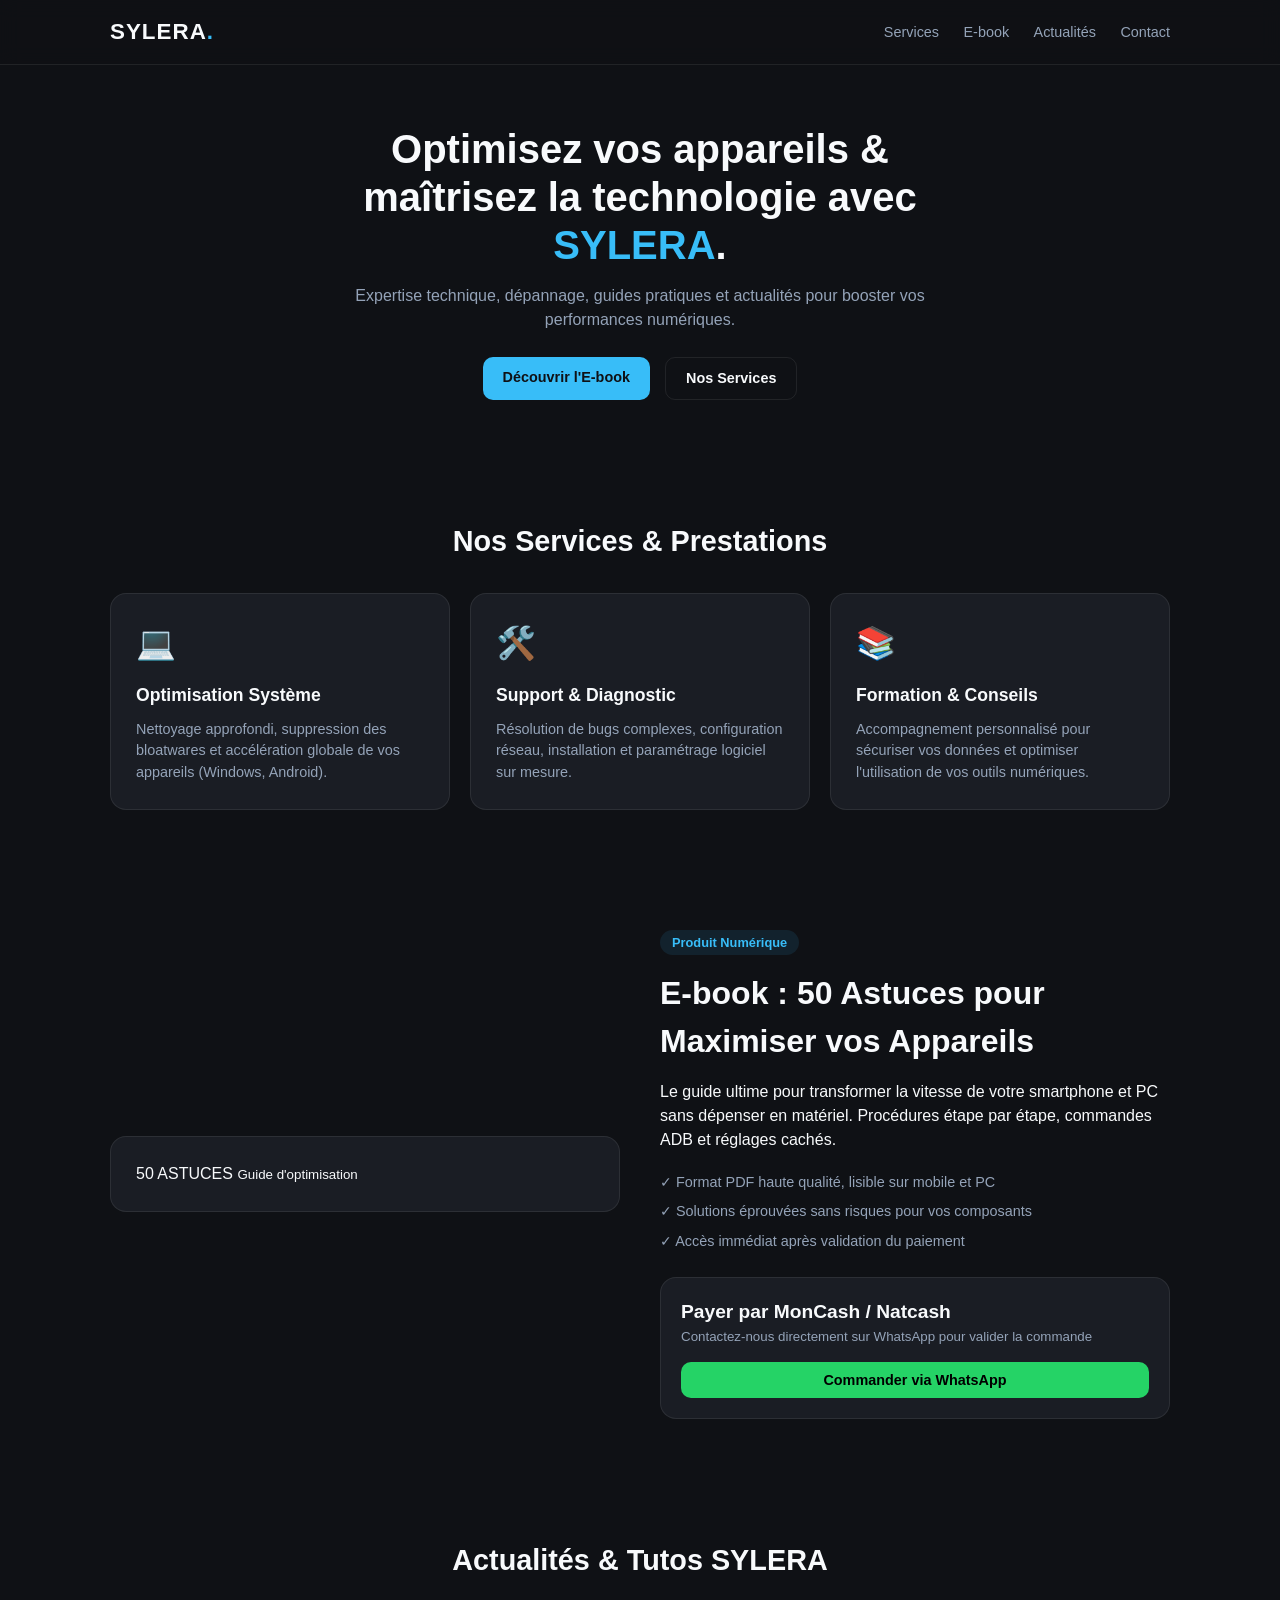
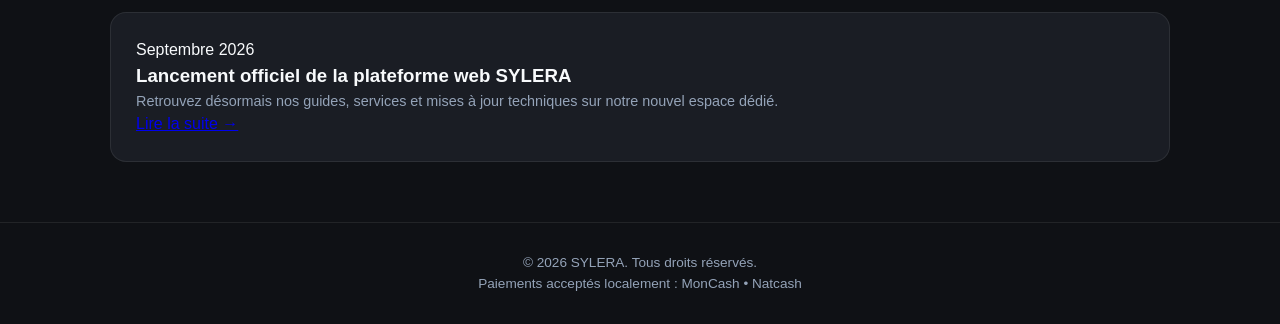
==== index.html @ 1cde77b5 "Initialisation propre du MVP SYLERA" ====
<!DOCTYPE html>
<html lang="fr">
<head>
    <meta charset="UTF-8">
    <meta name="viewport" content="width=device-width, initial-scale=1.0">
    <title>SYLERA | Solutions Tech & Optimisation</title>
    <meta name="description" content="Services informatiques, optimisation de systèmes et e-books techniques par SYLERA.">
    <link rel="stylesheet" href="css/style.css">
</head>
<body>

    <!-- En-tête / Navigation -->
    <header class="navbar">
        <div class="container nav-container">
            <a href="index.html" class="brand-logo">SYLERA<span>.</span></a>
            <nav class="nav-links">
                <a href="#services">Services</a>
                <a href="#ebook">E-book</a>
                <a href="#actualites">Actualités</a>
                <a href="#contact" class="btn-primary-sm">Contact</a>
            </nav>
        </div>
    </header>

    <!-- Section Hero -->
    <section class="hero">
        <div class="container hero-content">
            <h1>Optimisez vos appareils & maîtrisez la technologie avec <span class="highlight">SYLERA</span>.</h1>
            <p>Expertise technique, dépannage, guides pratiques et actualités pour booster vos performances numériques.</p>
            <div class="hero-actions">
                <a href="#ebook" class="btn-primary">Découvrir l'E-book</a>
                <a href="#services" class="btn-secondary">Nos Services</a>
            </div>
        </div>
    </section>

    <!-- Section Services -->
    <section id="services" class="services-section">
        <div class="container">
            <h2 class="section-title">Nos Services & Prestations</h2>
            <div class="services-grid">
                <div class="service-card">
                    <div class="icon">💻</div>
                    <h3>Optimisation Système</h3>
                    <p>Nettoyage approfondi, suppression des bloatwares et accélération globale de vos appareils (Windows, Android).</p>
                </div>
                <div class="service-card">
                    <div class="icon">🛠️</div>
                    <h3>Support & Diagnostic</h3>
                    <p>Résolution de bugs complexes, configuration réseau, installation et paramétrage logiciel sur mesure.</p>
                </div>
                <div class="service-card">
                    <div class="icon">📚</div>
                    <h3>Formation & Conseils</h3>
                    <p>Accompagnement personnalisé pour sécuriser vos données et optimiser l'utilisation de vos outils numériques.</p>
                </div>
            </div>
        </div>
    </section>

    <!-- Section E-book (Produit Phare) -->
    <section id="ebook" class="ebook-section">
        <div class="container ebook-container">
            <div class="ebook-preview">
                <div class="ebook-placeholder-img">
                    <span>50 ASTUCES</span>
                    <small>Guide d'optimisation</small>
                </div>
            </div>
            <div class="ebook-details">
                <span class="badge">Produit Numérique</span>
                <h2>E-book : 50 Astuces pour Maximiser vos Appareils</h2>
                <p>Le guide ultime pour transformer la vitesse de votre smartphone et PC sans dépenser en matériel. Procédures étape par étape, commandes ADB et réglages cachés.</p>
                <ul class="ebook-features">
                    <li>✓ Format PDF haute qualité, lisible sur mobile et PC</li>
                    <li>✓ Solutions éprouvées sans risques pour vos composants</li>
                    <li>✓ Accès immédiat après validation du paiement</li>
                </ul>
                <div class="pricing-block">
                    <div class="price-info">
                        <span class="price">Payer par MonCash / Natcash</span>
                        <small>Contactez-nous directement sur WhatsApp pour valider la commande</small>
                    </div>
                    <button class="btn-whatsapp" onclick="orderEbook()">
                        Commander via WhatsApp
                    </button>
                </div>
            </div>
        </div>
    </section>

    <!-- Section Actualités Récents -->
    <section id="actualites" class="news-section">
        <div class="container">
            <h2 class="section-title">Actualités & Tutos SYLERA</h2>
            <div class="news-grid">
                <article class="news-card">
                    <span class="news-date">Septembre 2026</span>
                    <h3>Lancement officiel de la plateforme web SYLERA</h3>
                    <p>Retrouvez désormais nos guides, services et mises à jour techniques sur notre nouvel espace dédié.</p>
                    <a href="actualites.html" class="read-more">Lire la suite →</a>
                </article>
            </div>
        </div>
    </section>

    <!-- Pied de page -->
    <footer class="footer">
        <div class="container footer-content">
            <p>&copy; 2026 SYLERA. Tous droits réservés.</p>
            <p>Paiements acceptés localement : MonCash • Natcash</p>
        </div>
    </footer>

    <script src="js/main.js"></script>
</body>
</html>
---- css/style.css ----
/* Variables de thème (Mode Sombre / Compact) */
:root {
  --bg-base: #0f1115; /* Noir profond (Onyx) */
  --bg-surface: #1a1d24; /* Gris anthracite pour les cartes */
  --text-main: #f8fafc; /* Blanc cassé lisible */
  --text-muted: #94a3b8; /* Gris pour les textes secondaires */
  --accent: #38bdf8; /* Bleu tech professionnel */
  --radius-lg: 16px; /* Arrondis doux pour les sections */
  --radius-btn: 10px; /* Arrondis précis pour les boutons */
  --border-subtle: 1px solid rgba(255, 255, 255, 0.08);
}

/* Réinitialisation compacte */
* {
  margin: 0;
  padding: 0;
  box-sizing: border-box;
  font-family:
    -apple-system, BlinkMacSystemFont, "Segoe UI", Roboto, Helvetica, Arial,
    sans-serif;
}

body {
  background-color: var(--bg-base);
  color: var(--text-main);
  line-height: 1.5;
}

.container {
  max-width: 1100px;
  margin: 0 auto;
  padding: 0 20px;
}

/* En-tête */
.navbar {
  background: rgba(15, 17, 21, 0.8);
  backdrop-filter: blur(10px);
  border-bottom: var(--border-subtle);
  position: sticky;
  top: 0;
  z-index: 100;
}

.nav-container {
  display: flex;
  justify-content: space-between;
  align-items: center;
  padding: 15px 20px;
}

.brand-logo {
  color: var(--text-main);
  font-size: 1.4rem;
  font-weight: 700;
  text-decoration: none;
  letter-spacing: 1px;
}

.brand-logo span {
  color: var(--accent);
}

.nav-links a {
  color: var(--text-muted);
  text-decoration: none;
  margin-left: 20px;
  font-size: 0.9rem;
  transition: color 0.2s;
}

.nav-links a:hover {
  color: var(--text-main);
}

/* Boutons */
.btn-primary,
.btn-secondary,
.btn-whatsapp {
  display: inline-block;
  padding: 10px 20px;
  border-radius: var(--radius-btn);
  font-weight: 600;
  text-decoration: none;
  font-size: 0.9rem;
  cursor: pointer;
  transition: all 0.2s ease;
  border: none;
}

.btn-primary {
  background-color: var(--accent);
  color: #0f1115;
}

.btn-primary:hover {
  opacity: 0.9;
  transform: translateY(-2px);
}

.btn-secondary {
  background-color: transparent;
  color: var(--text-main);
  border: var(--border-subtle);
}

.btn-secondary:hover {
  background-color: var(--bg-surface);
}

.btn-whatsapp {
  background-color: #25d366; /* Vert officiel WhatsApp */
  color: #000;
  width: 100%;
}

/* Sections Globales (Compactes) */
section {
  padding: 60px 0;
}

.section-title {
  font-size: 1.8rem;
  margin-bottom: 30px;
  text-align: center;
}

/* Hero Section */
.hero-content {
  text-align: center;
  max-width: 700px;
}

.hero h1 {
  font-size: 2.5rem;
  margin-bottom: 15px;
  line-height: 1.2;
}

.hero p {
  color: var(--text-muted);
  margin-bottom: 25px;
}

.highlight {
  color: var(--accent);
}

.hero-actions {
  display: flex;
  gap: 15px;
  justify-content: center;
}

/* Grilles (Services & News) */
.services-grid,
.news-grid {
  display: grid;
  grid-template-columns: repeat(auto-fit, minmax(280px, 1fr));
  gap: 20px;
}

/* Cartes (Le Radius "Apple" / "Stripe") */
.service-card,
.news-card,
.ebook-preview {
  background-color: var(--bg-surface);
  border: var(--border-subtle);
  border-radius: var(--radius-lg);
  padding: 25px;
  transition: transform 0.2s;
}

.service-card:hover,
.news-card:hover {
  transform: translateY(-5px);
  border-color: rgba(255, 255, 255, 0.2);
}

.service-card .icon {
  font-size: 2rem;
  margin-bottom: 15px;
}

.service-card h3 {
  margin-bottom: 10px;
  font-size: 1.1rem;
}

.service-card p,
.news-card p {
  color: var(--text-muted);
  font-size: 0.9rem;
}

/* E-book Section */
.ebook-container {
  display: grid;
  grid-template-columns: 1fr 1fr;
  gap: 40px;
  align-items: center;
}

.badge {
  background-color: rgba(56, 189, 248, 0.1);
  color: var(--accent);
  padding: 5px 12px;
  border-radius: 20px;
  font-size: 0.8rem;
  font-weight: 600;
}

.ebook-details h2 {
  margin: 15px 0;
  font-size: 2rem;
}

.ebook-features {
  list-style: none;
  margin: 20px 0;
}

.ebook-features li {
  color: var(--text-muted);
  font-size: 0.9rem;
  margin-bottom: 8px;
}

.pricing-block {
  background-color: var(--bg-surface);
  border: var(--border-subtle);
  border-radius: var(--radius-lg);
  padding: 20px;
  margin-top: 25px;
}

.price-info {
  display: flex;
  flex-direction: column;
  margin-bottom: 15px;
}

.price {
  font-size: 1.2rem;
  font-weight: bold;
}

.price-info small {
  color: var(--text-muted);
}

/* Footer */
.footer {
  border-top: var(--border-subtle);
  padding: 30px 0;
  text-align: center;
  color: var(--text-muted);
  font-size: 0.85rem;
}

/* Responsive pour Mobile */
@media (max-width: 768px) {
  .ebook-container {
    grid-template-columns: 1fr;
  }
  .hero h1 {
    font-size: 2rem;
  }
  .nav-links {
    display: none; /* À remplacer par un menu hamburger plus tard */
  }
}
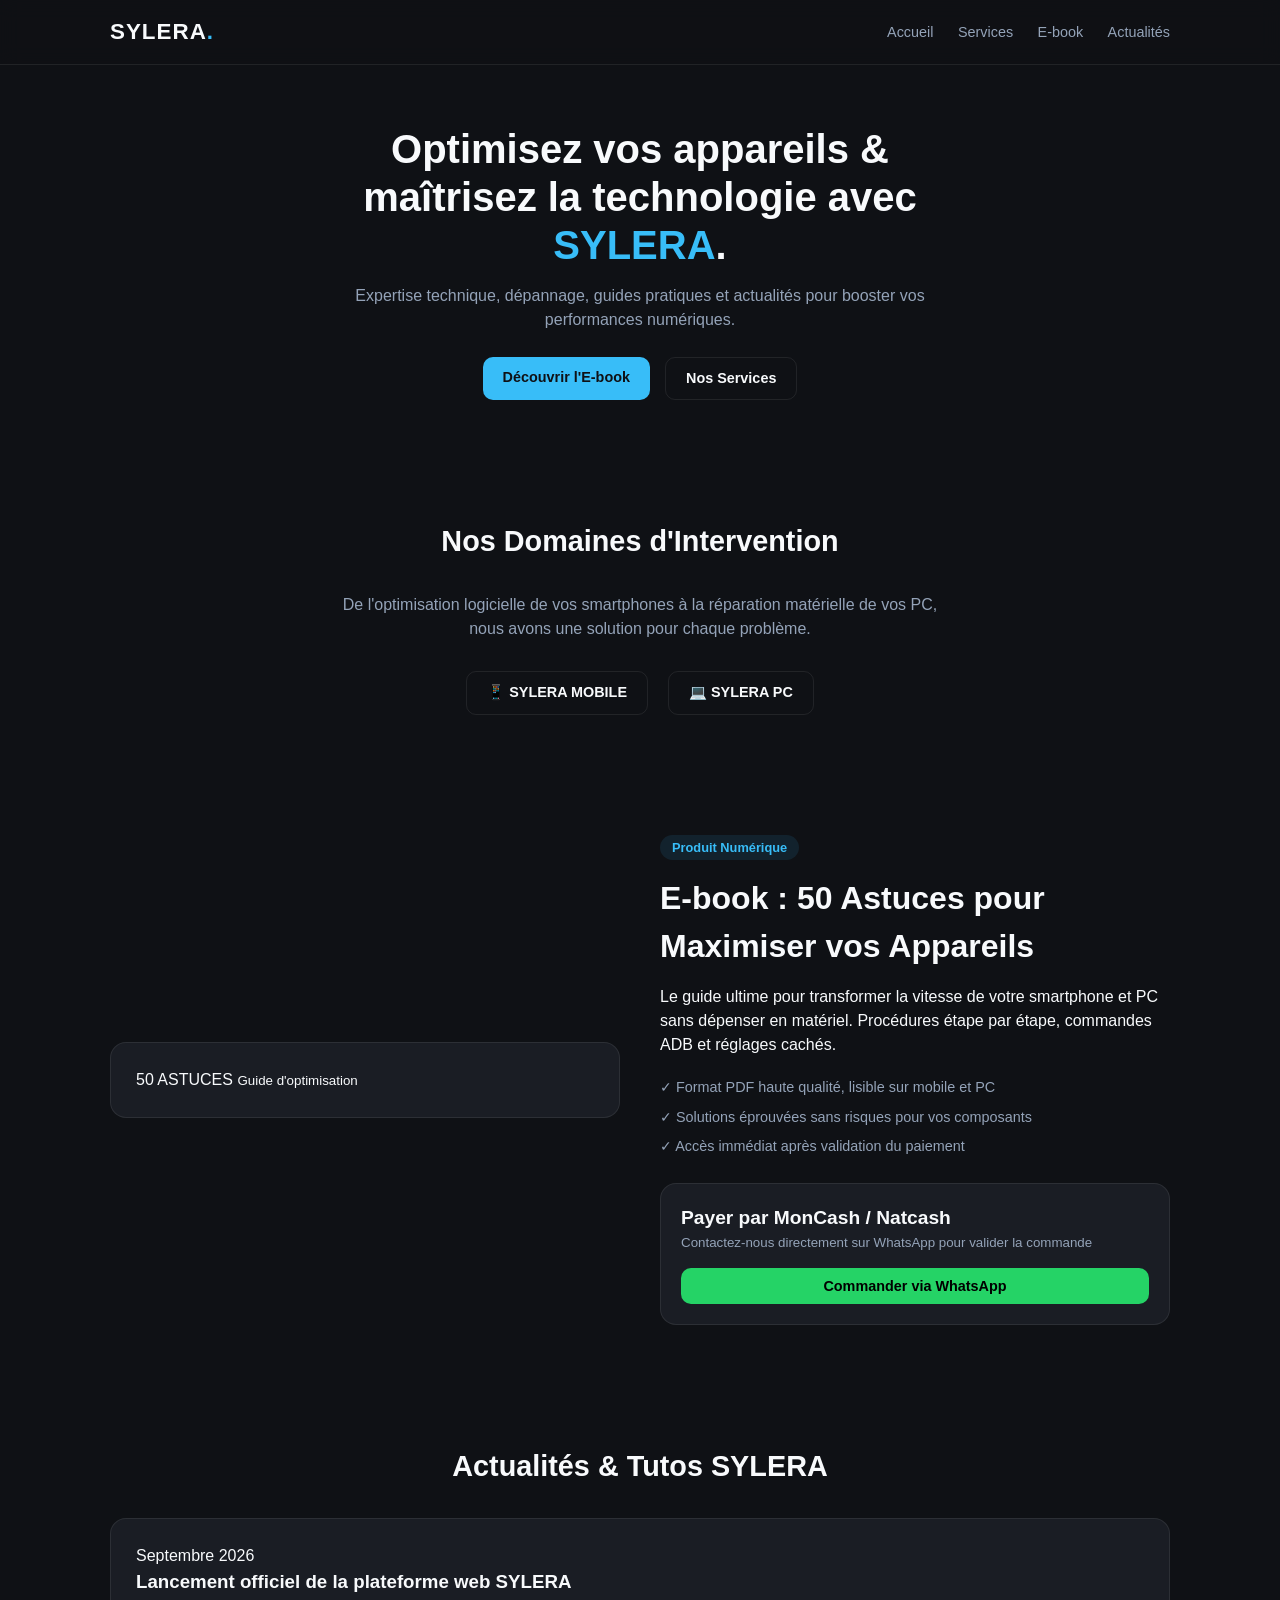
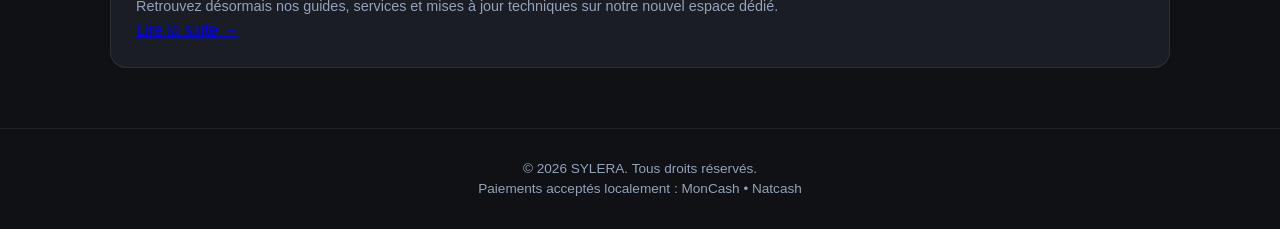
==== commit 0037e5e3: "Mise à jour de la page d'accueil vers les nouveaux services" ====
--- a/index.html
+++ b/index.html
@@ -1,117 +1,141 @@
-<!DOCTYPE html>
+<!doctype html>
 <html lang="fr">
-<head>
-    <meta charset="UTF-8">
-    <meta name="viewport" content="width=device-width, initial-scale=1.0">
+  <head>
+    <meta charset="UTF-8" />
+    <meta name="viewport" content="width=device-width, initial-scale=1.0" />
     <title>SYLERA | Solutions Tech & Optimisation</title>
-    <meta name="description" content="Services informatiques, optimisation de systèmes et e-books techniques par SYLERA.">
-    <link rel="stylesheet" href="css/style.css">
-</head>
-<body>
-
+    <meta
+      name="description"
+      content="Services informatiques, optimisation de systèmes et e-books techniques par SYLERA."
+    />
+    <link rel="stylesheet" href="css/style.css" />
+  </head>
+  <body>
     <!-- En-tête / Navigation -->
     <header class="navbar">
-        <div class="container nav-container">
-            <a href="index.html" class="brand-logo">SYLERA<span>.</span></a>
-            <nav class="nav-links">
-                <a href="#services">Services</a>
-                <a href="#ebook">E-book</a>
-                <a href="#actualites">Actualités</a>
-                <a href="#contact" class="btn-primary-sm">Contact</a>
-            </nav>
-        </div>
+      <div class="container nav-container">
+        <a href="index.html" class="brand-logo">SYLERA<span>.</span></a>
+        <nav class="nav-links">
+          <a href="index.html" class="highlight">Accueil</a>
+          <a href="services.html">Services</a>
+          <a href="#ebook">E-book</a>
+          <a href="#actualites">Actualités</a>
+        </nav>
+      </div>
     </header>
 
     <!-- Section Hero -->
     <section class="hero">
-        <div class="container hero-content">
-            <h1>Optimisez vos appareils & maîtrisez la technologie avec <span class="highlight">SYLERA</span>.</h1>
-            <p>Expertise technique, dépannage, guides pratiques et actualités pour booster vos performances numériques.</p>
-            <div class="hero-actions">
-                <a href="#ebook" class="btn-primary">Découvrir l'E-book</a>
-                <a href="#services" class="btn-secondary">Nos Services</a>
-            </div>
+      <div class="container hero-content">
+        <h1>
+          Optimisez vos appareils & maîtrisez la technologie avec
+          <span class="highlight">SYLERA</span>.
+        </h1>
+        <p>
+          Expertise technique, dépannage, guides pratiques et actualités pour
+          booster vos performances numériques.
+        </p>
+        <div class="hero-actions">
+          <a href="#ebook" class="btn-primary">Découvrir l'E-book</a>
+          <a href="services.html" class="btn-secondary">Nos Services</a>
         </div>
+      </div>
     </section>
 
-    <!-- Section Services -->
-    <section id="services" class="services-section">
-        <div class="container">
-            <h2 class="section-title">Nos Services & Prestations</h2>
-            <div class="services-grid">
-                <div class="service-card">
-                    <div class="icon">💻</div>
-                    <h3>Optimisation Système</h3>
-                    <p>Nettoyage approfondi, suppression des bloatwares et accélération globale de vos appareils (Windows, Android).</p>
-                </div>
-                <div class="service-card">
-                    <div class="icon">🛠️</div>
-                    <h3>Support & Diagnostic</h3>
-                    <p>Résolution de bugs complexes, configuration réseau, installation et paramétrage logiciel sur mesure.</p>
-                </div>
-                <div class="service-card">
-                    <div class="icon">📚</div>
-                    <h3>Formation & Conseils</h3>
-                    <p>Accompagnement personnalisé pour sécuriser vos données et optimiser l'utilisation de vos outils numériques.</p>
-                </div>
-            </div>
+    <!-- Section Services (Teaser) -->
+    <section class="services-section">
+      <div class="container" style="text-align: center">
+        <h2 class="section-title">Nos Domaines d'Intervention</h2>
+        <p
+          style="
+            color: var(--text-muted);
+            margin-bottom: 30px;
+            max-width: 600px;
+            margin-left: auto;
+            margin-right: auto;
+          "
+        >
+          De l'optimisation logicielle de vos smartphones à la réparation
+          matérielle de vos PC, nous avons une solution pour chaque problème.
+        </p>
+        <div
+          style="
+            display: flex;
+            justify-content: center;
+            gap: 20px;
+            flex-wrap: wrap;
+          "
+        >
+          <a href="services.html" class="btn-secondary">📱 SYLERA MOBILE</a>
+          <a href="services.html" class="btn-secondary">💻 SYLERA PC</a>
         </div>
+      </div>
     </section>
 
     <!-- Section E-book (Produit Phare) -->
     <section id="ebook" class="ebook-section">
-        <div class="container ebook-container">
-            <div class="ebook-preview">
-                <div class="ebook-placeholder-img">
-                    <span>50 ASTUCES</span>
-                    <small>Guide d'optimisation</small>
-                </div>
+      <div class="container ebook-container">
+        <div class="ebook-preview">
+          <div class="ebook-placeholder-img">
+            <span>50 ASTUCES</span>
+            <small>Guide d'optimisation</small>
+          </div>
+        </div>
+        <div class="ebook-details">
+          <span class="badge">Produit Numérique</span>
+          <h2>E-book : 50 Astuces pour Maximiser vos Appareils</h2>
+          <p>
+            Le guide ultime pour transformer la vitesse de votre smartphone et
+            PC sans dépenser en matériel. Procédures étape par étape, commandes
+            ADB et réglages cachés.
+          </p>
+          <ul class="ebook-features">
+            <li>✓ Format PDF haute qualité, lisible sur mobile et PC</li>
+            <li>✓ Solutions éprouvées sans risques pour vos composants</li>
+            <li>✓ Accès immédiat après validation du paiement</li>
+          </ul>
+          <div class="pricing-block">
+            <div class="price-info">
+              <span class="price">Payer par MonCash / Natcash</span>
+              <small
+                >Contactez-nous directement sur WhatsApp pour valider la
+                commande</small
+              >
             </div>
-            <div class="ebook-details">
-                <span class="badge">Produit Numérique</span>
-                <h2>E-book : 50 Astuces pour Maximiser vos Appareils</h2>
-                <p>Le guide ultime pour transformer la vitesse de votre smartphone et PC sans dépenser en matériel. Procédures étape par étape, commandes ADB et réglages cachés.</p>
-                <ul class="ebook-features">
-                    <li>✓ Format PDF haute qualité, lisible sur mobile et PC</li>
-                    <li>✓ Solutions éprouvées sans risques pour vos composants</li>
-                    <li>✓ Accès immédiat après validation du paiement</li>
-                </ul>
-                <div class="pricing-block">
-                    <div class="price-info">
-                        <span class="price">Payer par MonCash / Natcash</span>
-                        <small>Contactez-nous directement sur WhatsApp pour valider la commande</small>
-                    </div>
-                    <button class="btn-whatsapp" onclick="orderEbook()">
-                        Commander via WhatsApp
-                    </button>
-                </div>
-            </div>
+            <button class="btn-whatsapp" onclick="orderEbook()">
+              Commander via WhatsApp
+            </button>
+          </div>
         </div>
+      </div>
     </section>
 
     <!-- Section Actualités Récents -->
     <section id="actualites" class="news-section">
-        <div class="container">
-            <h2 class="section-title">Actualités & Tutos SYLERA</h2>
-            <div class="news-grid">
-                <article class="news-card">
-                    <span class="news-date">Septembre 2026</span>
-                    <h3>Lancement officiel de la plateforme web SYLERA</h3>
-                    <p>Retrouvez désormais nos guides, services et mises à jour techniques sur notre nouvel espace dédié.</p>
-                    <a href="actualites.html" class="read-more">Lire la suite →</a>
-                </article>
-            </div>
+      <div class="container">
+        <h2 class="section-title">Actualités & Tutos SYLERA</h2>
+        <div class="news-grid">
+          <article class="news-card">
+            <span class="news-date">Septembre 2026</span>
+            <h3>Lancement officiel de la plateforme web SYLERA</h3>
+            <p>
+              Retrouvez désormais nos guides, services et mises à jour
+              techniques sur notre nouvel espace dédié.
+            </p>
+            <a href="actualites.html" class="read-more">Lire la suite →</a>
+          </article>
         </div>
+      </div>
     </section>
 
     <!-- Pied de page -->
     <footer class="footer">
-        <div class="container footer-content">
-            <p>&copy; 2026 SYLERA. Tous droits réservés.</p>
-            <p>Paiements acceptés localement : MonCash • Natcash</p>
-        </div>
+      <div class="container footer-content">
+        <p>&copy; 2026 SYLERA. Tous droits réservés.</p>
+        <p>Paiements acceptés localement : MonCash • Natcash</p>
+      </div>
     </footer>
 
     <script src="js/main.js"></script>
-</body>
-</html>+  </body>
+</html>
--- a/css/style.css
+++ b/css/style.css
@@ -260,13 +260,176 @@
 
 /* Responsive pour Mobile */
 @media (max-width: 768px) {
+  .nav-container {
+    flex-direction: column;
+    gap: 15px;
+    padding-bottom: 15px;
+  }
+
+  .nav-links {
+    display: flex;
+    flex-wrap: wrap;
+    justify-content: center;
+    gap: 15px;
+  }
+
+  .nav-links a {
+    margin-left: 0;
+  }
+
   .ebook-container {
     grid-template-columns: 1fr;
   }
+
   .hero h1 {
     font-size: 2rem;
   }
-  .nav-links {
-    display: none; /* À remplacer par un menu hamburger plus tard */
-  }
-}
+}
+
+/* =========================================
+   NOUVEAUX STYLES : ACCORDÉONS SERVICES
+   ========================================= */
+.accordion-group {
+  display: flex;
+  flex-direction: column;
+  gap: 15px;
+}
+
+details {
+  background-color: var(--bg-surface);
+  border: var(--border-subtle);
+  border-radius: var(--radius-btn);
+  padding: 18px 20px;
+  transition: all 0.2s ease;
+}
+
+details[open] {
+  border-color: var(--accent);
+  background-color: rgba(26, 29, 36, 0.8);
+}
+
+summary {
+  font-weight: 600;
+  font-size: 1.05rem;
+  cursor: pointer;
+  list-style: none;
+  display: flex;
+  justify-content: space-between;
+  align-items: center;
+  color: var(--text-main);
+}
+
+summary::-webkit-details-marker {
+  display: none;
+}
+
+summary::after {
+  content: "+";
+  color: var(--accent);
+  font-size: 1.5rem;
+  line-height: 1;
+  margin-left: 15px;
+}
+
+details[open] summary::after {
+  content: "−";
+}
+
+details p {
+  margin-top: 15px;
+  padding-top: 15px;
+  border-top: var(--border-subtle);
+  color: var(--text-muted);
+  font-size: 0.95rem;
+  line-height: 1.6;
+}
+
+/* =========================================
+   NOUVEAUX STYLES : BOUTON SERVICE DIRECT
+   ========================================= */
+.btn-service-direct {
+  background: transparent;
+  color: var(--accent);
+  border: 1px solid var(--accent);
+  padding: 8px 16px;
+  border-radius: var(--radius-btn);
+  font-size: 0.9rem;
+  font-family: inherit;
+  font-weight: 600;
+  cursor: pointer;
+  margin-top: 15px;
+  transition: all 0.2s ease;
+}
+
+.btn-service-direct:hover {
+  background: var(--accent);
+  color: #0f1115;
+}
+
+/* =========================================
+   NOUVEAUX STYLES : FORMULAIRE & RÉASSURANCE
+   ========================================= */
+.diagnostic-form {
+  background-color: var(--bg-surface);
+  border: var(--border-subtle);
+  border-radius: var(--radius-lg);
+  padding: 30px;
+  max-width: 600px;
+  margin: 0 auto;
+  display: flex;
+  flex-direction: column;
+  gap: 20px;
+}
+
+.form-group {
+  display: flex;
+  flex-direction: column;
+  gap: 8px;
+  text-align: left;
+}
+
+.form-group label {
+  font-size: 0.9rem;
+  color: var(--text-main);
+  font-weight: 600;
+}
+
+.form-control {
+  background-color: var(--bg-base);
+  border: 1px solid rgba(255, 255, 255, 0.15);
+  color: var(--text-main);
+  padding: 14px;
+  border-radius: var(--radius-btn);
+  font-size: 1rem;
+  font-family: inherit;
+  transition: border-color 0.2s;
+}
+
+.form-control:focus {
+  outline: none;
+  border-color: var(--accent);
+}
+
+textarea.form-control {
+  resize: vertical;
+  min-height: 120px;
+}
+
+.reassurance-grid {
+  display: grid;
+  grid-template-columns: repeat(auto-fit, minmax(250px, 1fr));
+  gap: 20px;
+}
+
+.reassurance-card {
+  background: rgba(255, 255, 255, 0.02);
+  border: var(--border-subtle);
+  border-radius: var(--radius-btn);
+  padding: 25px;
+  text-align: center;
+}
+
+.reassurance-card .icon {
+  font-size: 2.2rem;
+  margin-bottom: 15px;
+}
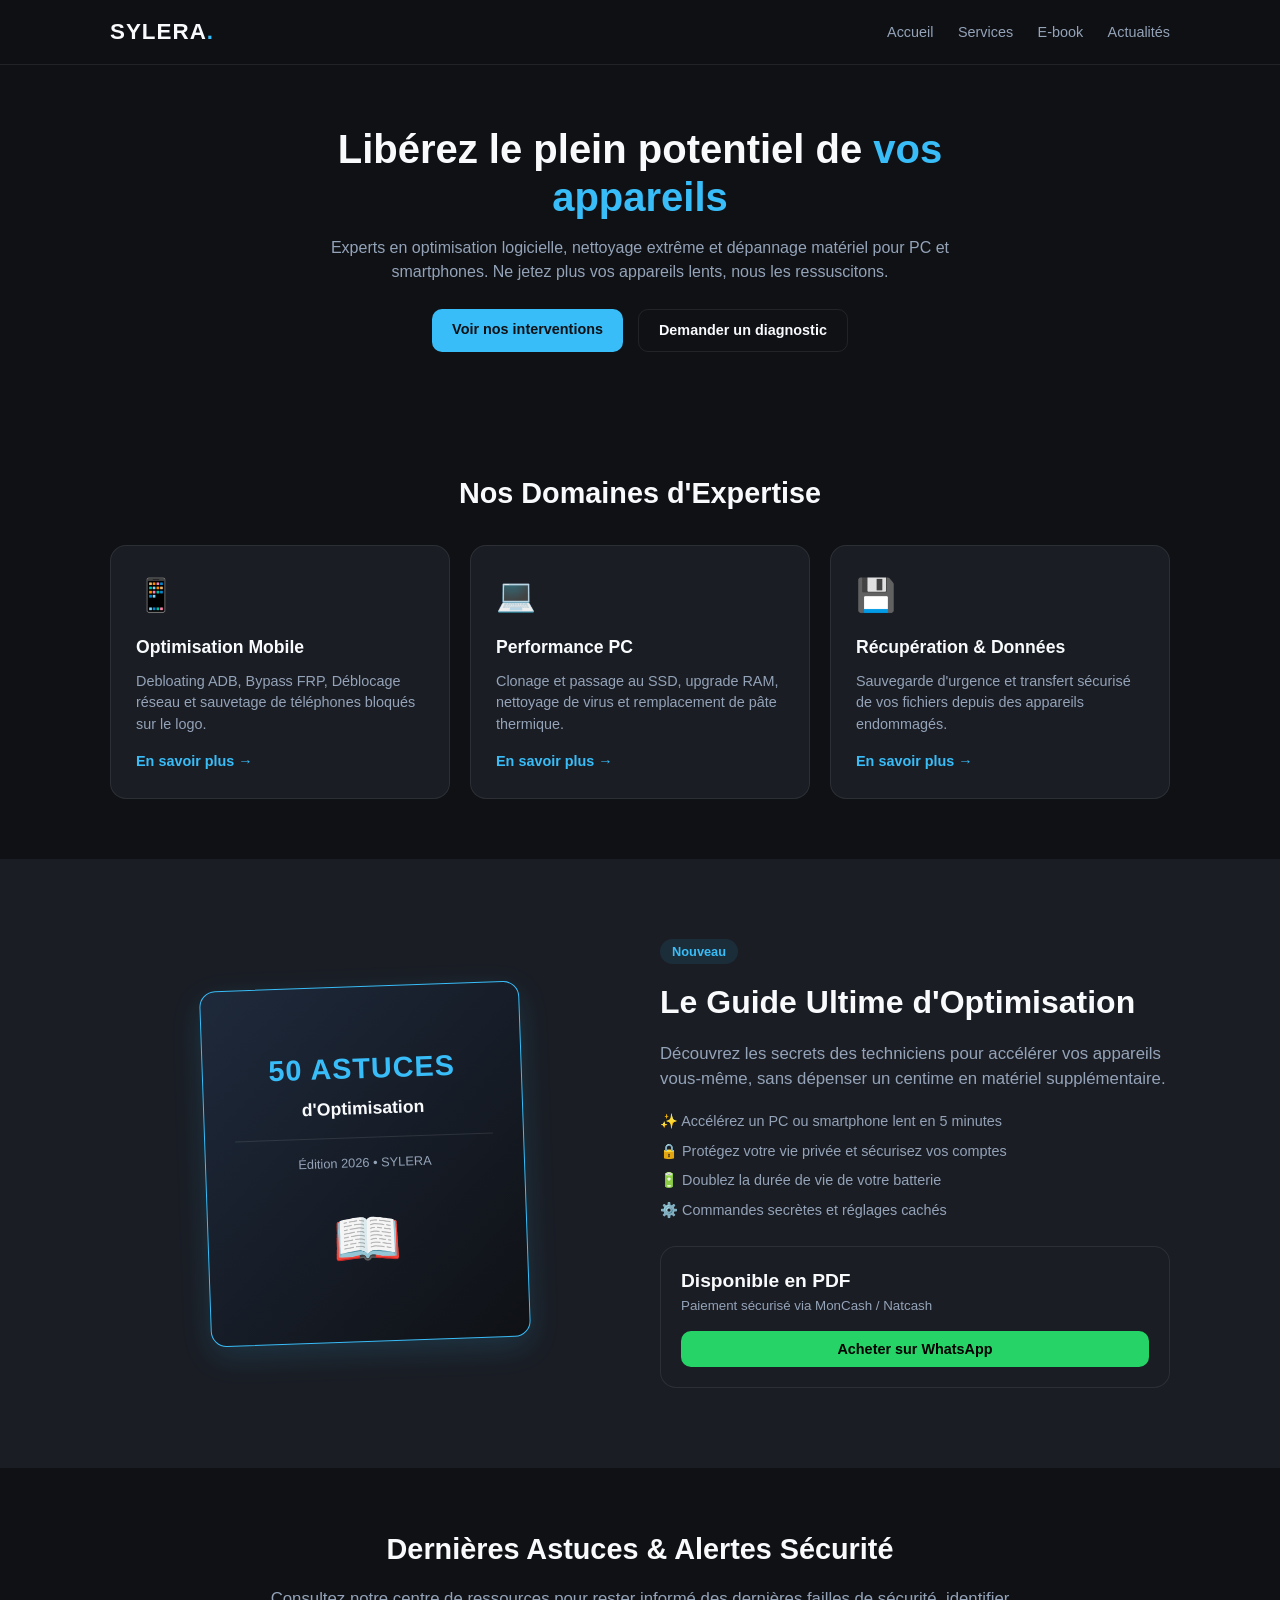
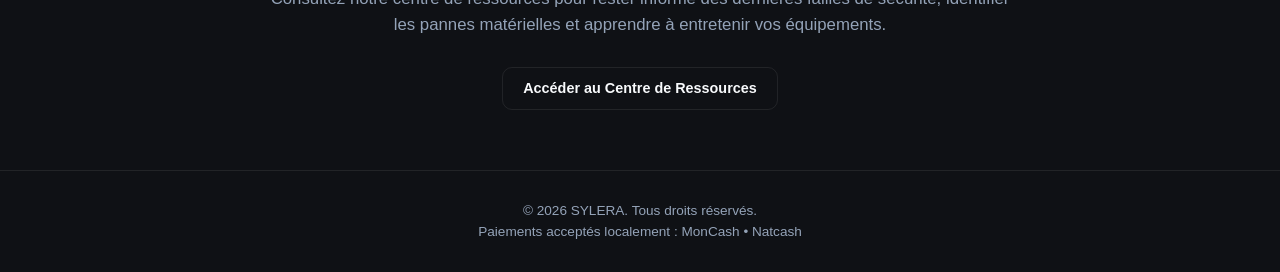
==== commit 6e1add46: "versions 1.0" ====
--- a/index.html
+++ b/index.html
@@ -3,15 +3,11 @@
   <head>
     <meta charset="UTF-8" />
     <meta name="viewport" content="width=device-width, initial-scale=1.0" />
-    <title>SYLERA | Solutions Tech & Optimisation</title>
-    <meta
-      name="description"
-      content="Services informatiques, optimisation de systèmes et e-books techniques par SYLERA."
-    />
+    <title>SYLERA | Optimisation & Dépannage Tech</title>
     <link rel="stylesheet" href="css/style.css" />
   </head>
   <body>
-    <!-- En-tête / Navigation -->
+    <!-- Navigation -->
     <header class="navbar">
       <div class="container nav-container">
         <a href="index.html" class="brand-logo">SYLERA<span>.</span></a>
@@ -19,116 +15,225 @@
           <a href="index.html" class="highlight">Accueil</a>
           <a href="services.html">Services</a>
           <a href="#ebook">E-book</a>
-          <a href="#actualites">Actualités</a>
+          <a href="actualites.html">Actualités</a>
         </nav>
       </div>
     </header>
 
-    <!-- Section Hero -->
+    <!-- Hero Section -->
     <section class="hero">
       <div class="container hero-content">
-        <h1>
-          Optimisez vos appareils & maîtrisez la technologie avec
-          <span class="highlight">SYLERA</span>.
+        <h1 class="reveal">
+          Libérez le plein potentiel de
+          <span class="highlight">vos appareils</span>
         </h1>
-        <p>
-          Expertise technique, dépannage, guides pratiques et actualités pour
-          booster vos performances numériques.
+        <p class="reveal reveal-delay-1">
+          Experts en optimisation logicielle, nettoyage extrême et dépannage
+          matériel pour PC et smartphones. Ne jetez plus vos appareils lents,
+          nous les ressuscitons.
         </p>
-        <div class="hero-actions">
-          <a href="#ebook" class="btn-primary">Découvrir l'E-book</a>
-          <a href="services.html" class="btn-secondary">Nos Services</a>
-        </div>
-      </div>
-    </section>
-
-    <!-- Section Services (Teaser) -->
+        <div class="hero-actions reveal reveal-delay-2">
+          <a href="services.html" class="btn-primary">Voir nos interventions</a>
+          <a href="services.html#diagnostic" class="btn-secondary"
+            >Demander un diagnostic</a
+          >
+        </div>
+      </div>
+    </section>
+
+    <!-- Aperçu des Services -->
     <section class="services-section">
-      <div class="container" style="text-align: center">
-        <h2 class="section-title">Nos Domaines d'Intervention</h2>
+      <div class="container">
+        <h2 class="section-title reveal">Nos Domaines d'Expertise</h2>
+        <div class="services-grid">
+          <div class="service-card reveal reveal-delay-1">
+            <div class="icon">📱</div>
+            <h3>Optimisation Mobile</h3>
+            <p>
+              Debloating ADB, Bypass FRP, Déblocage réseau et sauvetage de
+              téléphones bloqués sur le logo.
+            </p>
+            <a
+              href="services.html"
+              style="
+                color: var(--accent);
+                text-decoration: none;
+                font-size: 0.9rem;
+                font-weight: 700;
+                margin-top: 15px;
+                display: inline-block;
+              "
+              >En savoir plus →</a
+            >
+          </div>
+
+          <div class="service-card reveal reveal-delay-2">
+            <div class="icon">💻</div>
+            <h3>Performance PC</h3>
+            <p>
+              Clonage et passage au SSD, upgrade RAM, nettoyage de virus et
+              remplacement de pâte thermique.
+            </p>
+            <a
+              href="services.html"
+              style="
+                color: var(--accent);
+                text-decoration: none;
+                font-size: 0.9rem;
+                font-weight: 700;
+                margin-top: 15px;
+                display: inline-block;
+              "
+              >En savoir plus →</a
+            >
+          </div>
+
+          <div class="service-card reveal reveal-delay-3">
+            <div class="icon">💾</div>
+            <h3>Récupération & Données</h3>
+            <p>
+              Sauvegarde d'urgence et transfert sécurisé de vos fichiers depuis
+              des appareils endommagés.
+            </p>
+            <a
+              href="services.html"
+              style="
+                color: var(--accent);
+                text-decoration: none;
+                font-size: 0.9rem;
+                font-weight: 700;
+                margin-top: 15px;
+                display: inline-block;
+              "
+              >En savoir plus →</a
+            >
+          </div>
+        </div>
+      </div>
+    </section>
+
+    <!-- Section E-book -->
+    <section
+      id="ebook"
+      style="background-color: var(--bg-surface); padding: 80px 0"
+    >
+      <div class="container ebook-container">
+        <div class="ebook-visual reveal" style="text-align: center">
+          <div
+            style="
+              background: linear-gradient(135deg, #1e293b, #0f1115);
+              border: 1px solid var(--accent);
+              border-radius: var(--radius-lg);
+              padding: 60px 30px;
+              box-shadow: 0 10px 30px rgba(56, 189, 248, 0.15);
+              max-width: 320px;
+              margin: 0 auto;
+              transform: rotate(-2deg);
+              transition: transform 0.3s ease;
+            "
+            onmouseover="this.style.transform = 'rotate(0deg)'"
+            onmouseout="this.style.transform = 'rotate(-2deg)'"
+          >
+            <h3
+              style="
+                color: var(--accent);
+                font-size: 1.8rem;
+                margin-bottom: 5px;
+                text-transform: uppercase;
+                letter-spacing: 1px;
+              "
+            >
+              50 Astuces
+            </h3>
+            <p
+              style="
+                color: var(--text-main);
+                font-weight: 600;
+                font-size: 1.1rem;
+                border-bottom: 1px solid rgba(255, 255, 255, 0.1);
+                padding-bottom: 15px;
+                margin-bottom: 15px;
+              "
+            >
+              d'Optimisation
+            </p>
+            <p
+              style="
+                color: var(--text-muted);
+                font-size: 0.8rem;
+                margin-bottom: 25px;
+              "
+            >
+              Édition 2026 • SYLERA
+            </p>
+            <div style="font-size: 3.5rem">📖</div>
+          </div>
+        </div>
+
+        <div class="ebook-details reveal reveal-delay-1">
+          <span class="badge">Nouveau</span>
+          <h2>Le Guide Ultime d'Optimisation</h2>
+          <p
+            style="
+              color: var(--text-muted);
+              font-size: 1.05rem;
+              margin-bottom: 20px;
+            "
+          >
+            Découvrez les secrets des techniciens pour accélérer vos appareils
+            vous-même, sans dépenser un centime en matériel supplémentaire.
+          </p>
+
+          <ul class="ebook-features">
+            <li>✨ Accélérez un PC ou smartphone lent en 5 minutes</li>
+            <li>🔒 Protégez votre vie privée et sécurisez vos comptes</li>
+            <li>🔋 Doublez la durée de vie de votre batterie</li>
+            <li>⚙️ Commandes secrètes et réglages cachés</li>
+          </ul>
+
+          <div class="pricing-block">
+            <div class="price-info">
+              <span class="price">Disponible en PDF</span>
+              <small>Paiement sécurisé via MonCash / Natcash</small>
+            </div>
+            <button class="btn-whatsapp" onclick="orderEbook()">
+              Acheter sur WhatsApp
+            </button>
+          </div>
+        </div>
+      </div>
+    </section>
+
+    <!-- Section Actualités -->
+    <section class="news-section">
+      <div
+        class="container reveal"
+        style="text-align: center; max-width: 800px"
+      >
+        <h2 class="section-title" style="margin-bottom: 15px">
+          Dernières Astuces & Alertes Sécurité
+        </h2>
         <p
+          class="reveal reveal-delay-1"
           style="
             color: var(--text-muted);
             margin-bottom: 30px;
-            max-width: 600px;
-            margin-left: auto;
-            margin-right: auto;
+            font-size: 1.05rem;
           "
         >
-          De l'optimisation logicielle de vos smartphones à la réparation
-          matérielle de vos PC, nous avons une solution pour chaque problème.
+          Consultez notre centre de ressources pour rester informé des dernières
+          failles de sécurité, identifier les pannes matérielles et apprendre à
+          entretenir vos équipements.
         </p>
-        <div
-          style="
-            display: flex;
-            justify-content: center;
-            gap: 20px;
-            flex-wrap: wrap;
-          "
-        >
-          <a href="services.html" class="btn-secondary">📱 SYLERA MOBILE</a>
-          <a href="services.html" class="btn-secondary">💻 SYLERA PC</a>
-        </div>
-      </div>
-    </section>
-
-    <!-- Section E-book (Produit Phare) -->
-    <section id="ebook" class="ebook-section">
-      <div class="container ebook-container">
-        <div class="ebook-preview">
-          <div class="ebook-placeholder-img">
-            <span>50 ASTUCES</span>
-            <small>Guide d'optimisation</small>
-          </div>
-        </div>
-        <div class="ebook-details">
-          <span class="badge">Produit Numérique</span>
-          <h2>E-book : 50 Astuces pour Maximiser vos Appareils</h2>
-          <p>
-            Le guide ultime pour transformer la vitesse de votre smartphone et
-            PC sans dépenser en matériel. Procédures étape par étape, commandes
-            ADB et réglages cachés.
-          </p>
-          <ul class="ebook-features">
-            <li>✓ Format PDF haute qualité, lisible sur mobile et PC</li>
-            <li>✓ Solutions éprouvées sans risques pour vos composants</li>
-            <li>✓ Accès immédiat après validation du paiement</li>
-          </ul>
-          <div class="pricing-block">
-            <div class="price-info">
-              <span class="price">Payer par MonCash / Natcash</span>
-              <small
-                >Contactez-nous directement sur WhatsApp pour valider la
-                commande</small
-              >
-            </div>
-            <button class="btn-whatsapp" onclick="orderEbook()">
-              Commander via WhatsApp
-            </button>
-          </div>
-        </div>
-      </div>
-    </section>
-
-    <!-- Section Actualités Récents -->
-    <section id="actualites" class="news-section">
-      <div class="container">
-        <h2 class="section-title">Actualités & Tutos SYLERA</h2>
-        <div class="news-grid">
-          <article class="news-card">
-            <span class="news-date">Septembre 2026</span>
-            <h3>Lancement officiel de la plateforme web SYLERA</h3>
-            <p>
-              Retrouvez désormais nos guides, services et mises à jour
-              techniques sur notre nouvel espace dédié.
-            </p>
-            <a href="actualites.html" class="read-more">Lire la suite →</a>
-          </article>
-        </div>
-      </div>
-    </section>
-
-    <!-- Pied de page -->
+        <div class="reveal reveal-delay-2">
+          <a href="actualites.html" class="btn-secondary"
+            >Accéder au Centre de Ressources</a
+          >
+        </div>
+      </div>
+    </section>
+
+    <!-- Footer -->
     <footer class="footer">
       <div class="container footer-content">
         <p>&copy; 2026 SYLERA. Tous droits réservés.</p>
--- a/css/style.css
+++ b/css/style.css
@@ -433,3 +433,170 @@
   font-size: 2.2rem;
   margin-bottom: 15px;
 }
+
+/* =========================================
+   PAGE ACTUALITÉS / RESSOURCES
+   ========================================= */
+.resource-hero {
+  padding-bottom: 20px;
+}
+
+/* Barre de filtres */
+.filters-bar {
+  display: flex;
+  flex-wrap: wrap;
+  justify-content: center;
+  gap: 10px;
+  margin-top: 30px;
+}
+
+.filter-btn {
+  background-color: var(--bg-surface);
+  color: var(--text-muted);
+  border: 1px solid rgba(255, 255, 255, 0.1);
+  padding: 8px 18px;
+  border-radius: 30px; /* Style pilule */
+  font-size: 0.9rem;
+  font-weight: 600;
+  cursor: pointer;
+  transition: all 0.3s ease;
+}
+
+.filter-btn:hover {
+  background-color: rgba(56, 189, 248, 0.1);
+  color: var(--text-main);
+}
+
+.filter-btn.active {
+  background-color: var(--accent);
+  color: #0f1115;
+  border-color: var(--accent);
+}
+
+/* Grille Responsive Exacte (CSS Grid) */
+.resources-section {
+  padding-top: 20px;
+}
+
+.resources-grid {
+  display: grid;
+  gap: 25px;
+  /* 1 Colonne sur Mobile par défaut */
+  grid-template-columns: 1fr;
+}
+
+/* 2 Colonnes sur Tablette */
+@media (min-width: 768px) {
+  .resources-grid {
+    grid-template-columns: repeat(2, 1fr);
+  }
+}
+
+/* 3 Colonnes sur PC */
+@media (min-width: 1024px) {
+  .resources-grid {
+    grid-template-columns: repeat(3, 1fr);
+  }
+}
+
+/* Design des Cartes Ressources */
+.resource-card {
+  background-color: var(--bg-surface);
+  border: var(--border-subtle);
+  border-radius: var(--radius-lg);
+  padding: 25px;
+  display: flex;
+  flex-direction: column;
+  transition:
+    transform 0.2s,
+    box-shadow 0.2s;
+  animation: fadeIn 0.4s ease forwards;
+}
+
+.resource-card:hover {
+  transform: translateY(-5px);
+  border-color: rgba(255, 255, 255, 0.2);
+}
+
+/* Badges spécifiques par catégorie */
+.resource-card .badge {
+  align-self: flex-start;
+  margin-bottom: 15px;
+  margin-left: 0;
+}
+.badge-alert {
+  background-color: rgba(239, 68, 68, 0.1); /* Rouge doux */
+  color: #ef4444;
+}
+.badge-astuce {
+  background-color: rgba(56, 189, 248, 0.1); /* Bleu SYLERA */
+  color: var(--accent);
+}
+.badge-cas {
+  background-color: rgba(34, 197, 94, 0.1); /* Vert doux */
+  color: #22c55e;
+}
+
+.resource-card h3 {
+  font-size: 1.15rem;
+  margin-bottom: 12px;
+  line-height: 1.4;
+  color: var(--text-main);
+}
+
+.resource-card p {
+  color: var(--text-muted);
+  font-size: 0.95rem;
+  line-height: 1.6;
+  margin-bottom: 20px;
+  flex-grow: 1; /* Pousse le Call-to-action vers le bas */
+}
+
+.action-text {
+  font-size: 0.9rem;
+  font-weight: 700;
+  color: var(--accent);
+  margin-top: auto;
+  padding-top: 15px;
+  border-top: 1px dashed rgba(255, 255, 255, 0.1);
+}
+
+/* Animation d'apparition lors du filtrage */
+@keyframes fadeIn {
+  from {
+    opacity: 0;
+    transform: translateY(10px);
+  }
+  to {
+    opacity: 1;
+    transform: translateY(0);
+  }
+}
+
+/* =========================================
+   ANIMATIONS AU DÉFILEMENT (Style Premium)
+   ========================================= */
+.reveal {
+  opacity: 0;
+  transform: translateY(40px); /* Décalage vers le bas */
+  /* Courbe cubic-bezier pour un effet de ralentissement en fin de mouvement (très Apple) */
+  transition:
+    opacity 0.8s cubic-bezier(0.16, 1, 0.3, 1),
+    transform 0.8s cubic-bezier(0.16, 1, 0.3, 1);
+}
+
+.reveal.active {
+  opacity: 1;
+  transform: translateY(0);
+}
+
+/* Délais pour créer un effet d'apparition en cascade sur les grilles */
+.reveal-delay-1 {
+  transition-delay: 0.1s;
+}
+.reveal-delay-2 {
+  transition-delay: 0.2s;
+}
+.reveal-delay-3 {
+  transition-delay: 0.3s;
+}
